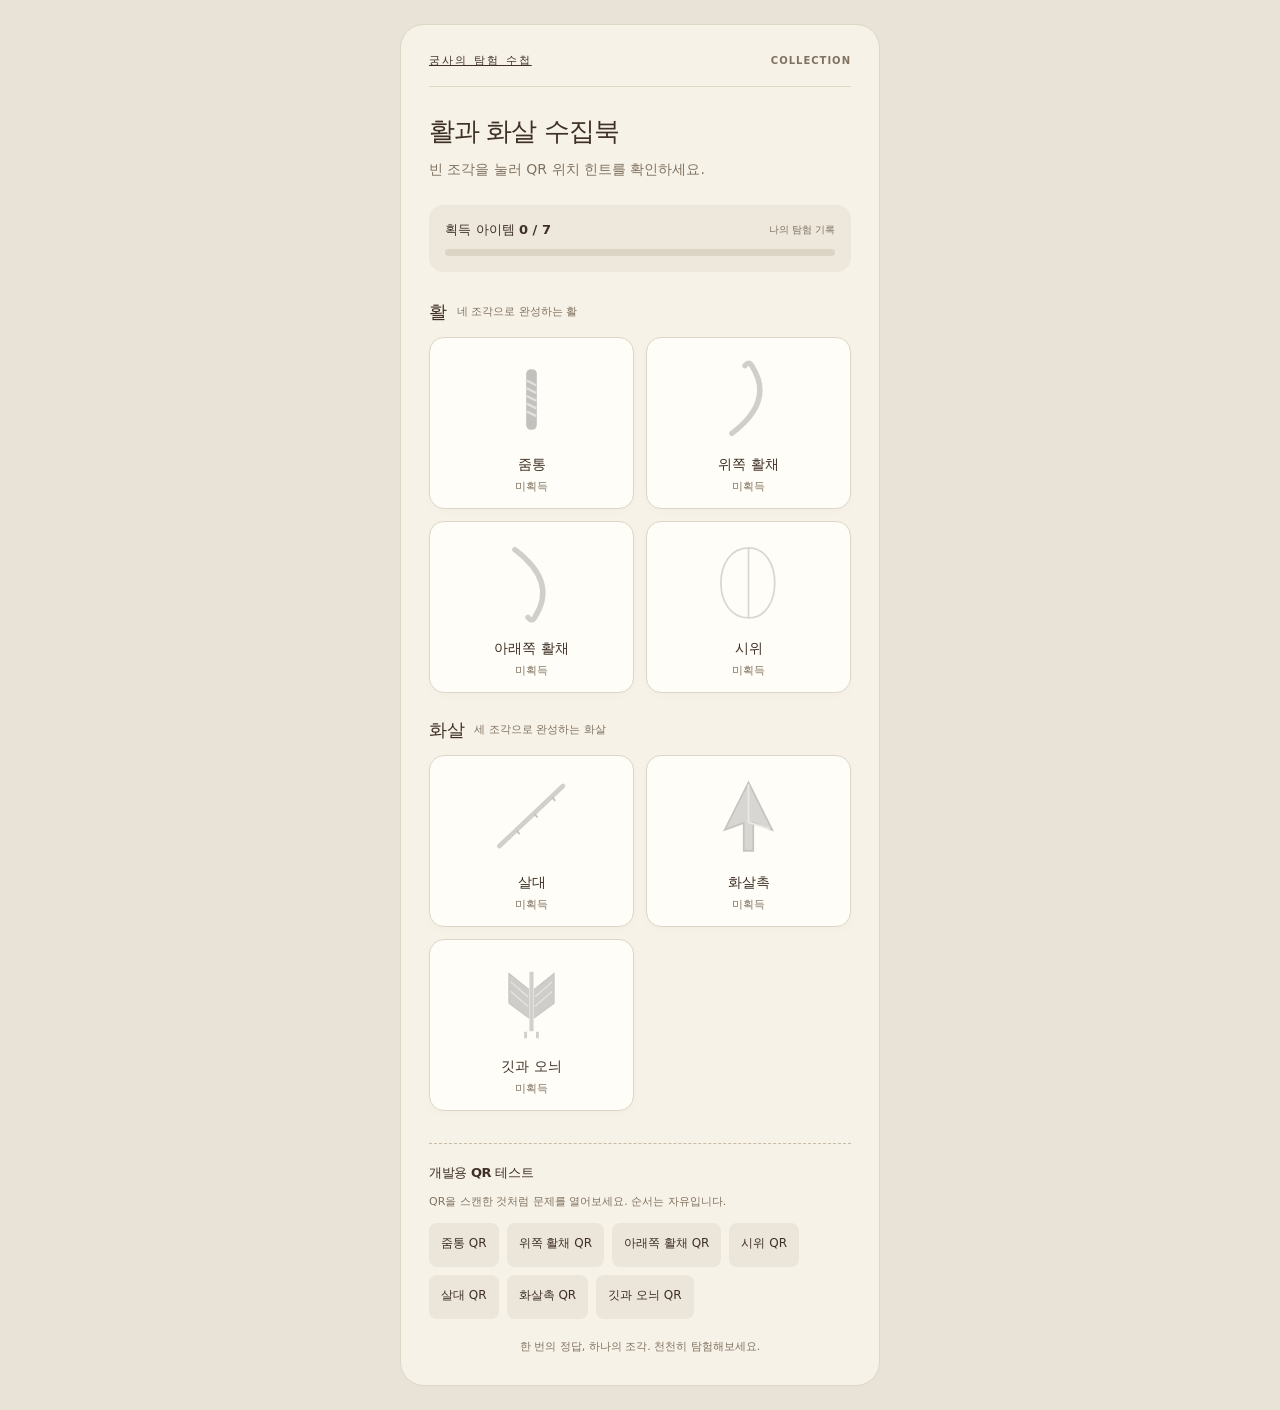
==== collection.html @ 94a9dfe2 "Add files via upload" ====
<!doctype html>
<html lang="ko"><head><meta charset="utf-8"><meta name="viewport" content="width=device-width, initial-scale=1"><title>활과 화살 수집북</title><link rel="stylesheet" href="css/style.css"><script defer src="js/data.js"></script><script defer src="js/storage.js"></script><script defer src="js/collection.js"></script></head>
<body><main class="app"><header class="masthead"><a href="index.html">궁사의 탐험 수첩</a><span class="edition">COLLECTION</span></header><div class="page-top"><h1>활과 화살 수집북</h1><p class="muted">빈 조각을 눌러 QR 위치 힌트를 확인하세요.</p></div><div class="progress-block"><div class="progress-label"><span id="progress-text" aria-live="polite">획득 아이템 0 / 7</span><span class="small-tag">나의 탐험 기록</span></div><progress id="collection-progress" value="0" max="7" aria-label="아이템 수집 진행도"></progress></div><section><div class="section-heading"><h2>활</h2><span>네 조각으로 완성하는 활</span></div><div class="item-grid" id="bow-items"></div></section><section><div class="section-heading"><h2>화살</h2><span>세 조각으로 완성하는 화살</span></div><div class="item-grid" id="arrow-items"></div></section><a id="complete-link" class="button secondary" href="complete.html" hidden>완성된 활과 화살 보기</a><div class="dev-test-menu"><h2>개발용 QR 테스트</h2><p>QR을 스캔한 것처럼 문제를 열어보세요. 순서는 자유입니다.</p><div id="dev-links"></div></div><p class="footnote">한 번의 정답, 하나의 조각. 천천히 탐험해보세요.</p></main><dialog id="item-dialog" aria-labelledby="dialog-title" aria-describedby="dialog-description"><h2 id="dialog-title"></h2><p id="dialog-description"></p><div id="hint-area"><h3>QR 위치 힌트</h3><p id="dialog-hint"></p></div><button class="button" id="close-dialog" type="button">확인</button></dialog></body></html>
---- css/style.css ----
:root{color-scheme:light;--paper:#f7f2e8;--ink:#3f3026;--muted:#807260;--green:#45694f;--line:#ded5c5;--gold:#b58343;font-family:system-ui,-apple-system,'Segoe UI',sans-serif;color:var(--ink);background:#e9e3d7;font-synthesis:none}*{box-sizing:border-box}body{margin:0}button,input,a{-webkit-tap-highlight-color:transparent}button,input{font:inherit}button,a{touch-action:manipulation}button{cursor:pointer}a{color:inherit}button:focus-visible,a:focus-visible,input:focus-visible{outline:3px solid #b17a34;outline-offset:4px}[hidden]{display:none!important}.app{max-width:480px;min-height:100svh;margin:auto;padding:24px 22px 32px;background:var(--paper)}.masthead{display:flex;align-items:center;justify-content:space-between;font-size:11px;font-weight:750;letter-spacing:2px;padding-bottom:18px;border-bottom:1px solid var(--line)}.edition{color:var(--muted);font-size:10px;letter-spacing:1px}.eyebrow{font-size:11px;letter-spacing:2px;font-weight:800;color:var(--green);margin:28px 0 12px}h1,h2,p{margin-top:0}h1{font-size:29px;line-height:1.4;letter-spacing:-1.2px;word-break:keep-all}h2{font-size:18px;letter-spacing:-.4px}p{font-size:14px;line-height:1.8;word-break:keep-all}.muted{color:var(--muted)}.hero-art{position:relative;margin:24px 0;border:1px solid var(--line);border-radius:100px 100px 20px 20px;background:#eee6d6;overflow:hidden;text-align:center}.hero-art img{display:block;width:100%;height:230px;object-fit:contain;padding:15px}.art-caption{font-size:10px;letter-spacing:2px;color:var(--muted);margin:0 0 18px}.button{display:flex;align-items:center;justify-content:center;min-height:52px;width:100%;border:1px solid transparent;border-radius:12px;background:var(--green);color:white;font-weight:750;font-size:15px;text-decoration:none;padding:14px 16px;text-align:center}.button.secondary{background:transparent;color:var(--ink);border-color:var(--line);margin-top:12px}.goal{display:flex;align-items:center;gap:14px;border-top:1px solid var(--line);padding:18px 0;margin-top:20px}.goal-number{font-family:Georgia,serif;font-size:35px;color:var(--gold)}.goal p{margin:0}.footnote{font-size:11px;text-align:center;color:var(--muted);margin:18px 0 0}.page-top{margin:26px 0 22px}.page-top h1{font-size:26px;margin-bottom:8px}.progress-block{background:#eee8dc;padding:16px;border-radius:14px;margin-bottom:28px}.progress-label{display:flex;justify-content:space-between;align-items:center;font-size:13px;font-weight:750;margin-bottom:10px}.small-tag{font-size:10px;color:var(--muted);font-weight:500}progress{display:block;width:100%;height:7px;appearance:none;border:0;border-radius:10px;overflow:hidden;background:#dcd5c6}progress::-webkit-progress-bar{background:#dcd5c6}progress::-webkit-progress-value{background:var(--green);border-radius:10px}progress::-moz-progress-bar{background:var(--green)}.section-heading{display:flex;align-items:center;gap:10px;margin:25px 0 13px}.section-heading h2{margin:0}.section-heading span{color:var(--muted);font-size:11px}.item-grid{display:grid;grid-template-columns:repeat(2,minmax(0,1fr));gap:12px}.item-card{position:relative;display:flex;flex-direction:column;align-items:center;min-height:170px;padding:14px 10px;background:#fffdf7;border:1px solid var(--line);border-radius:15px;box-shadow:0 3px 8px #47372305;color:var(--ink)}.item-card img{width:100%;height:95px;object-fit:contain;margin-bottom:9px}.item-card.locked img{filter:grayscale(1);opacity:.35}.item-card.owned{border-color:#9bae91;background:#f4f7ed}.item-card strong{font-size:14px}.item-status{font-size:11px;color:var(--muted);margin-top:5px}.owned .item-status{color:var(--green)}.dev-test-menu{border-top:1px dashed #c8baa5;margin-top:32px;padding-top:20px}.dev-test-menu h2{font-size:13px}.dev-test-menu p{font-size:11px;color:var(--muted)}#dev-links{display:flex;flex-wrap:wrap;gap:8px}#dev-links a{font-size:12px;text-decoration:none;padding:12px;background:#ece5d9;border-radius:8px;min-height:44px}.back-link{display:inline-flex;align-items:center;min-height:44px;font-size:13px;text-decoration:none}.quiz-card{background:#fffdf7;border:1px solid var(--line);border-radius:20px;padding:26px 20px;margin:20px 0;text-align:center}.reward-label{font-size:12px;color:var(--muted);margin-bottom:5px}.question{font-family:Georgia,serif;font-size:34px;margin:30px 0;letter-spacing:1px}label{display:block;text-align:left;font-size:12px;margin-bottom:8px}input{width:100%;min-height:54px;border:1px solid #cabeab;border-radius:10px;background:white;padding:12px;font-size:20px;color:var(--ink);margin-bottom:12px}.feedback{text-align:center;padding-top:12px}.feedback-icon{display:grid;place-items:center;width:62px;height:62px;margin:10px auto 18px;border-radius:50%;font-size:32px;background:#e2ebde;color:var(--green)}.error .feedback-icon{background:#f5e3d9;color:#a45136}.feedback h2{font-size:21px}.feedback p{font-size:13px}.reward img{width:150px;height:120px;object-fit:contain}.reward strong{display:block;margin:8px 0 20px}.error-text{color:#a45136;font-size:12px}.complete{text-align:center}.complete .eyebrow{margin-top:36px}.complete h1{font-size:34px}.stamp{display:inline-block;border:2px solid var(--green);border-radius:50%;padding:16px 10px;color:var(--green);font-size:11px;font-weight:800;transform:rotate(-10deg);margin-top:30px}.complete .hero-art{border-radius:20px}.complete .hero-art img{height:260px}dialog{width:calc(100% - 32px);max-width:420px;border:1px solid var(--line);border-radius:22px;padding:28px;color:var(--ink);background:var(--paper);box-shadow:0 20px 80px #241a1940}dialog::backdrop{background:#2d251d80}dialog h2{font-size:23px}#hint-area{padding:18px;background:#ece5d7;border-radius:12px;margin:18px 0}#hint-area h3{font-size:12px;color:var(--green);margin-top:0}#hint-area p{margin:0}@media(min-width:600px){.app{margin:24px auto;min-height:calc(100svh - 48px);border:1px solid var(--line);border-radius:24px;padding:28px}}@media(prefers-reduced-motion:no-preference){.item-card{transition:transform .15s}.item-card:active{transform:scale(.97)}}
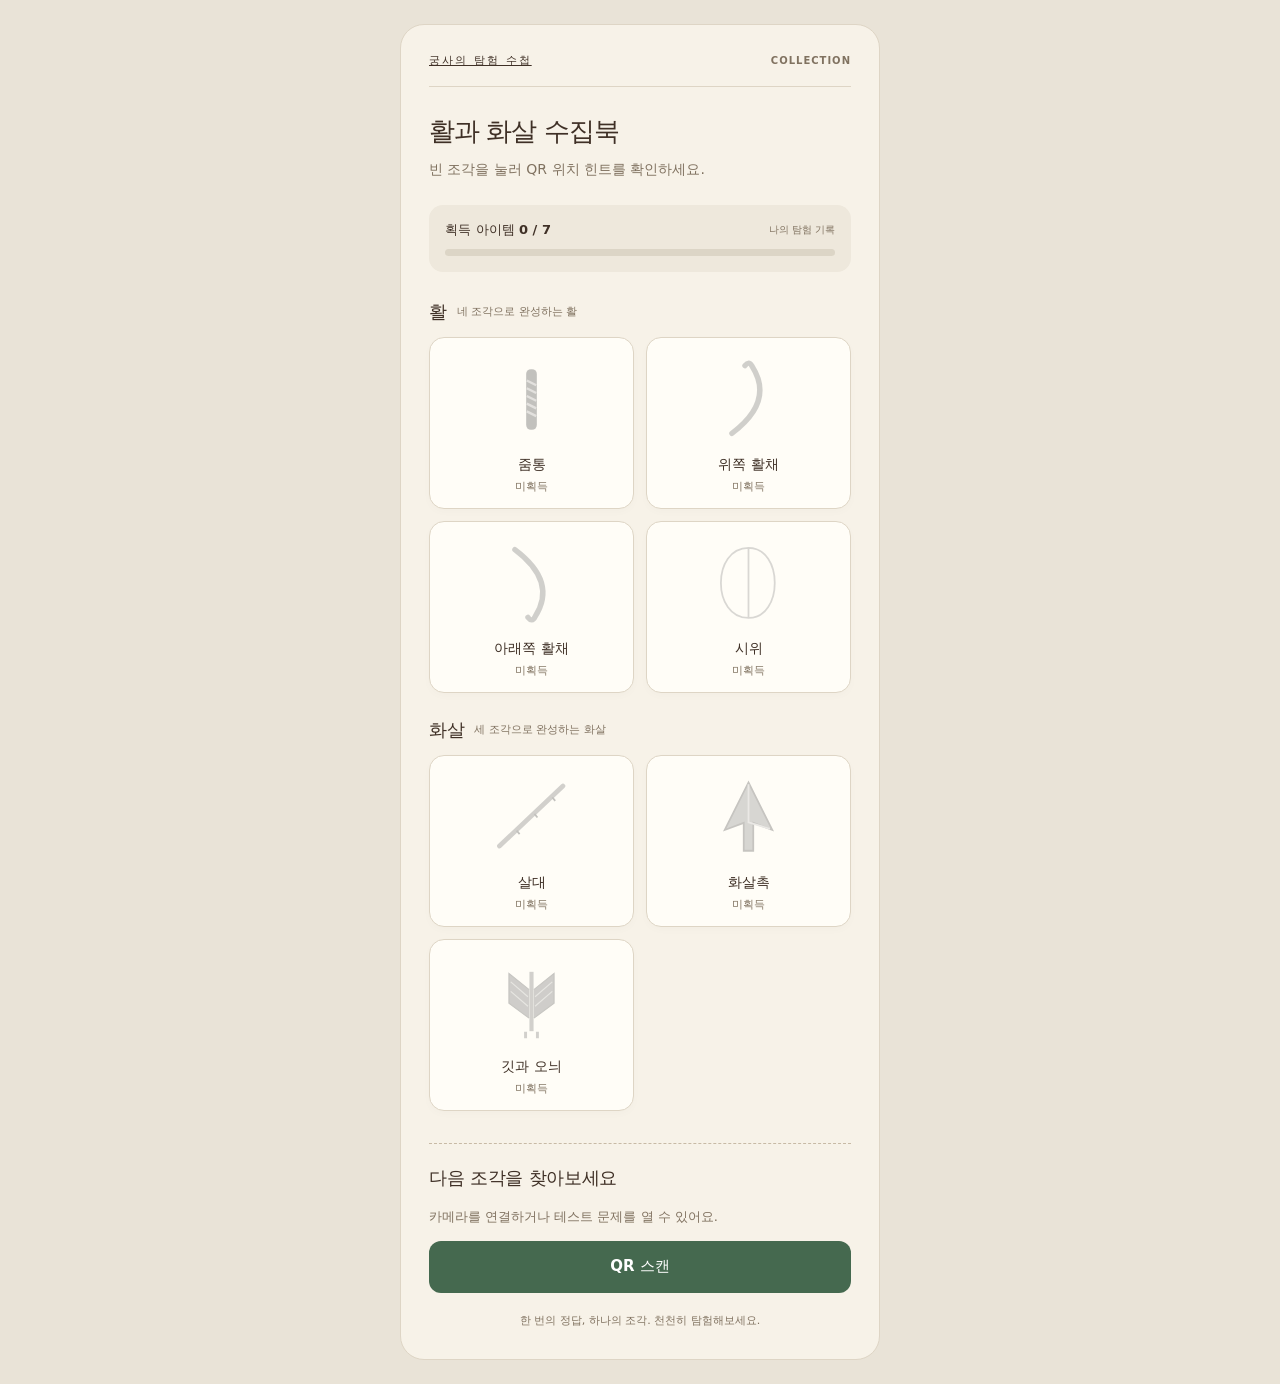
==== commit 61a7bb9c: "카메라 연결" ====
--- a/collection.html
+++ b/collection.html
@@ -1,3 +1,10 @@
 <!doctype html>
-<html lang="ko"><head><meta charset="utf-8"><meta name="viewport" content="width=device-width, initial-scale=1"><title>활과 화살 수집북</title><link rel="stylesheet" href="css/style.css"><script defer src="js/data.js"></script><script defer src="js/storage.js"></script><script defer src="js/collection.js"></script></head>
-<body><main class="app"><header class="masthead"><a href="index.html">궁사의 탐험 수첩</a><span class="edition">COLLECTION</span></header><div class="page-top"><h1>활과 화살 수집북</h1><p class="muted">빈 조각을 눌러 QR 위치 힌트를 확인하세요.</p></div><div class="progress-block"><div class="progress-label"><span id="progress-text" aria-live="polite">획득 아이템 0 / 7</span><span class="small-tag">나의 탐험 기록</span></div><progress id="collection-progress" value="0" max="7" aria-label="아이템 수집 진행도"></progress></div><section><div class="section-heading"><h2>활</h2><span>네 조각으로 완성하는 활</span></div><div class="item-grid" id="bow-items"></div></section><section><div class="section-heading"><h2>화살</h2><span>세 조각으로 완성하는 화살</span></div><div class="item-grid" id="arrow-items"></div></section><a id="complete-link" class="button secondary" href="complete.html" hidden>완성된 활과 화살 보기</a><div class="dev-test-menu"><h2>개발용 QR 테스트</h2><p>QR을 스캔한 것처럼 문제를 열어보세요. 순서는 자유입니다.</p><div id="dev-links"></div></div><p class="footnote">한 번의 정답, 하나의 조각. 천천히 탐험해보세요.</p></main><dialog id="item-dialog" aria-labelledby="dialog-title" aria-describedby="dialog-description"><h2 id="dialog-title"></h2><p id="dialog-description"></p><div id="hint-area"><h3>QR 위치 힌트</h3><p id="dialog-hint"></p></div><button class="button" id="close-dialog" type="button">확인</button></dialog></body></html>
+<html lang="ko"><head><meta charset="utf-8"><meta name="viewport" content="width=device-width, initial-scale=1"><title>활과 화살 수집북</title><link rel="stylesheet" href="css/style.css"><script defer src="js/data.js"></script><script defer src="js/storage.js"></script><script defer src="js/collection.js"></script><script defer src="js/scanner.js"></script></head>
+<body><main class="app"><header class="masthead"><a href="index.html">궁사의 탐험 수첩</a><span class="edition">COLLECTION</span></header><div class="page-top"><h1>활과 화살 수집북</h1><p class="muted">빈 조각을 눌러 QR 위치 힌트를 확인하세요.</p></div><div class="progress-block"><div class="progress-label"><span id="progress-text" aria-live="polite">획득 아이템 0 / 7</span><span class="small-tag">나의 탐험 기록</span></div><progress id="collection-progress" value="0" max="7" aria-label="아이템 수집 진행도"></progress></div><section><div class="section-heading"><h2>활</h2><span>네 조각으로 완성하는 활</span></div><div class="item-grid" id="bow-items"></div></section><section><div class="section-heading"><h2>화살</h2><span>세 조각으로 완성하는 화살</span></div><div class="item-grid" id="arrow-items"></div></section><a id="complete-link" class="button secondary" href="complete.html" hidden>완성된 활과 화살 보기</a><section class="scan-entry"><h2>다음 조각을 찾아보세요</h2><p class="muted">카메라를 연결하거나 테스트 문제를 열 수 있어요.</p><button class="button" id="open-scanner" type="button">QR 스캔</button></section><p class="footnote">한 번의 정답, 하나의 조각. 천천히 탐험해보세요.</p></main><dialog id="item-dialog" aria-labelledby="dialog-title" aria-describedby="dialog-description"><h2 id="dialog-title"></h2><p id="dialog-description"></p><div id="hint-area"><h3>QR 위치 힌트</h3><p id="dialog-hint"></p></div><button class="button" id="close-dialog" type="button">확인</button></dialog><dialog id="scanner-dialog" aria-labelledby="scanner-title">
+<h2 id="scanner-title">QR 스캔</h2>
+<p class="muted">어떤 방법으로 탐험할까요?</p>
+<div class="scan-options"><button id="connect-camera" class="button" type="button">카메라 연결</button><button id="open-qr-test" class="button secondary" type="button" aria-expanded="false" aria-controls="qr-test-panel">QR 테스트</button></div>
+<section id="camera-panel" hidden><video id="camera-preview" autoplay muted playsinline aria-label="카메라 미리보기"></video><p id="camera-status" role="status" aria-live="polite"></p><p class="footnote">현재는 카메라 연결 테스트입니다. 문제는 QR 테스트에서 선택해주세요.</p><button id="stop-camera" class="button secondary" type="button">카메라 끄기</button></section>
+<div id="qr-test-panel" class="dev-test-menu" hidden><h3>개발용 QR 테스트</h3><p>풀고 싶은 문제를 선택하세요. 순서는 자유입니다.</p><div id="dev-links"></div></div>
+<button id="close-scanner" class="button secondary" type="button">닫기</button>
+</dialog></body></html>
--- a/css/style.css
+++ b/css/style.css
@@ -1 +1,3 @@
 :root{color-scheme:light;--paper:#f7f2e8;--ink:#3f3026;--muted:#807260;--green:#45694f;--line:#ded5c5;--gold:#b58343;font-family:system-ui,-apple-system,'Segoe UI',sans-serif;color:var(--ink);background:#e9e3d7;font-synthesis:none}*{box-sizing:border-box}body{margin:0}button,input,a{-webkit-tap-highlight-color:transparent}button,input{font:inherit}button,a{touch-action:manipulation}button{cursor:pointer}a{color:inherit}button:focus-visible,a:focus-visible,input:focus-visible{outline:3px solid #b17a34;outline-offset:4px}[hidden]{display:none!important}.app{max-width:480px;min-height:100svh;margin:auto;padding:24px 22px 32px;background:var(--paper)}.masthead{display:flex;align-items:center;justify-content:space-between;font-size:11px;font-weight:750;letter-spacing:2px;padding-bottom:18px;border-bottom:1px solid var(--line)}.edition{color:var(--muted);font-size:10px;letter-spacing:1px}.eyebrow{font-size:11px;letter-spacing:2px;font-weight:800;color:var(--green);margin:28px 0 12px}h1,h2,p{margin-top:0}h1{font-size:29px;line-height:1.4;letter-spacing:-1.2px;word-break:keep-all}h2{font-size:18px;letter-spacing:-.4px}p{font-size:14px;line-height:1.8;word-break:keep-all}.muted{color:var(--muted)}.hero-art{position:relative;margin:24px 0;border:1px solid var(--line);border-radius:100px 100px 20px 20px;background:#eee6d6;overflow:hidden;text-align:center}.hero-art img{display:block;width:100%;height:230px;object-fit:contain;padding:15px}.art-caption{font-size:10px;letter-spacing:2px;color:var(--muted);margin:0 0 18px}.button{display:flex;align-items:center;justify-content:center;min-height:52px;width:100%;border:1px solid transparent;border-radius:12px;background:var(--green);color:white;font-weight:750;font-size:15px;text-decoration:none;padding:14px 16px;text-align:center}.button.secondary{background:transparent;color:var(--ink);border-color:var(--line);margin-top:12px}.goal{display:flex;align-items:center;gap:14px;border-top:1px solid var(--line);padding:18px 0;margin-top:20px}.goal-number{font-family:Georgia,serif;font-size:35px;color:var(--gold)}.goal p{margin:0}.footnote{font-size:11px;text-align:center;color:var(--muted);margin:18px 0 0}.page-top{margin:26px 0 22px}.page-top h1{font-size:26px;margin-bottom:8px}.progress-block{background:#eee8dc;padding:16px;border-radius:14px;margin-bottom:28px}.progress-label{display:flex;justify-content:space-between;align-items:center;font-size:13px;font-weight:750;margin-bottom:10px}.small-tag{font-size:10px;color:var(--muted);font-weight:500}progress{display:block;width:100%;height:7px;appearance:none;border:0;border-radius:10px;overflow:hidden;background:#dcd5c6}progress::-webkit-progress-bar{background:#dcd5c6}progress::-webkit-progress-value{background:var(--green);border-radius:10px}progress::-moz-progress-bar{background:var(--green)}.section-heading{display:flex;align-items:center;gap:10px;margin:25px 0 13px}.section-heading h2{margin:0}.section-heading span{color:var(--muted);font-size:11px}.item-grid{display:grid;grid-template-columns:repeat(2,minmax(0,1fr));gap:12px}.item-card{position:relative;display:flex;flex-direction:column;align-items:center;min-height:170px;padding:14px 10px;background:#fffdf7;border:1px solid var(--line);border-radius:15px;box-shadow:0 3px 8px #47372305;color:var(--ink)}.item-card img{width:100%;height:95px;object-fit:contain;margin-bottom:9px}.item-card.locked img{filter:grayscale(1);opacity:.35}.item-card.owned{border-color:#9bae91;background:#f4f7ed}.item-card strong{font-size:14px}.item-status{font-size:11px;color:var(--muted);margin-top:5px}.owned .item-status{color:var(--green)}.dev-test-menu{border-top:1px dashed #c8baa5;margin-top:32px;padding-top:20px}.dev-test-menu h2{font-size:13px}.dev-test-menu p{font-size:11px;color:var(--muted)}#dev-links{display:flex;flex-wrap:wrap;gap:8px}#dev-links a{font-size:12px;text-decoration:none;padding:12px;background:#ece5d9;border-radius:8px;min-height:44px}.back-link{display:inline-flex;align-items:center;min-height:44px;font-size:13px;text-decoration:none}.quiz-card{background:#fffdf7;border:1px solid var(--line);border-radius:20px;padding:26px 20px;margin:20px 0;text-align:center}.reward-label{font-size:12px;color:var(--muted);margin-bottom:5px}.question{font-family:Georgia,serif;font-size:34px;margin:30px 0;letter-spacing:1px}label{display:block;text-align:left;font-size:12px;margin-bottom:8px}input{width:100%;min-height:54px;border:1px solid #cabeab;border-radius:10px;background:white;padding:12px;font-size:20px;color:var(--ink);margin-bottom:12px}.feedback{text-align:center;padding-top:12px}.feedback-icon{display:grid;place-items:center;width:62px;height:62px;margin:10px auto 18px;border-radius:50%;font-size:32px;background:#e2ebde;color:var(--green)}.error .feedback-icon{background:#f5e3d9;color:#a45136}.feedback h2{font-size:21px}.feedback p{font-size:13px}.reward img{width:150px;height:120px;object-fit:contain}.reward strong{display:block;margin:8px 0 20px}.error-text{color:#a45136;font-size:12px}.complete{text-align:center}.complete .eyebrow{margin-top:36px}.complete h1{font-size:34px}.stamp{display:inline-block;border:2px solid var(--green);border-radius:50%;padding:16px 10px;color:var(--green);font-size:11px;font-weight:800;transform:rotate(-10deg);margin-top:30px}.complete .hero-art{border-radius:20px}.complete .hero-art img{height:260px}dialog{width:calc(100% - 32px);max-width:420px;border:1px solid var(--line);border-radius:22px;padding:28px;color:var(--ink);background:var(--paper);box-shadow:0 20px 80px #241a1940}dialog::backdrop{background:#2d251d80}dialog h2{font-size:23px}#hint-area{padding:18px;background:#ece5d7;border-radius:12px;margin:18px 0}#hint-area h3{font-size:12px;color:var(--green);margin-top:0}#hint-area p{margin:0}@media(min-width:600px){.app{margin:24px auto;min-height:calc(100svh - 48px);border:1px solid var(--line);border-radius:24px;padding:28px}}@media(prefers-reduced-motion:no-preference){.item-card{transition:transform .15s}.item-card:active{transform:scale(.97)}}
+
+.scan-entry{border-top:1px dashed #c8baa5;margin-top:32px;padding-top:22px}.scan-entry p{font-size:13px}#scanner-dialog{max-height:calc(100dvh - 32px);overflow-y:auto}#camera-panel{margin-top:20px}#camera-preview{display:block;width:100%;aspect-ratio:3/4;max-height:42dvh;object-fit:cover;background:#282721;border-radius:14px}#camera-status{font-size:13px;margin:12px 0}.button:disabled{opacity:.6;cursor:wait}#qr-test-panel h3{font-size:14px;margin-top:0}
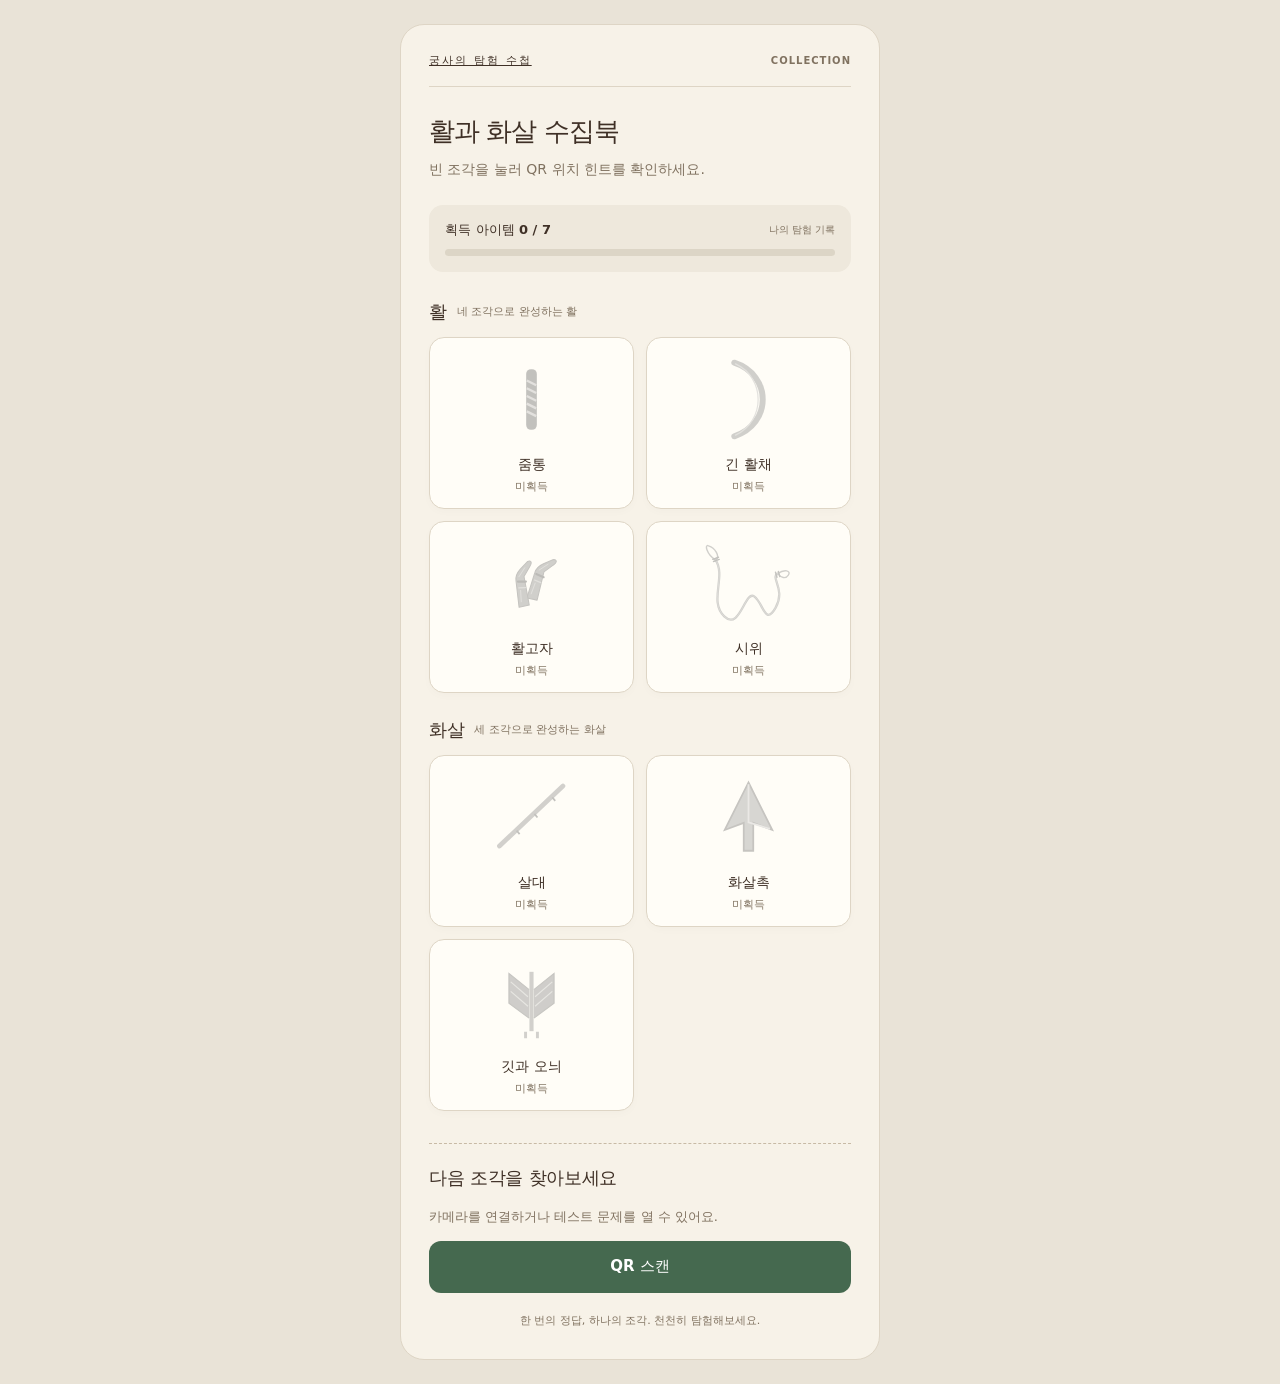
==== commit 5bf47273: "QR 자동 인식 및 개별 퀴즈 연결, 구성품 이미지 수정" ====
--- a/collection.html
+++ b/collection.html
@@ -1,10 +1,10 @@
 <!doctype html>
-<html lang="ko"><head><meta charset="utf-8"><meta name="viewport" content="width=device-width, initial-scale=1"><title>활과 화살 수집북</title><link rel="stylesheet" href="css/style.css"><script defer src="js/data.js"></script><script defer src="js/storage.js"></script><script defer src="js/collection.js"></script><script defer src="js/scanner.js"></script></head>
+<html lang="ko"><head><meta charset="utf-8"><meta name="viewport" content="width=device-width, initial-scale=1"><title>활과 화살 수집북</title><link rel="stylesheet" href="css/style.css"><script defer src="js/data.js"></script><script defer src="js/storage.js"></script><script defer src="js/collection.js"></script><script defer src="js/vendor/jsQR.js"></script><script defer src="js/qr-route.js"></script><script defer src="js/scanner.js"></script></head>
 <body><main class="app"><header class="masthead"><a href="index.html">궁사의 탐험 수첩</a><span class="edition">COLLECTION</span></header><div class="page-top"><h1>활과 화살 수집북</h1><p class="muted">빈 조각을 눌러 QR 위치 힌트를 확인하세요.</p></div><div class="progress-block"><div class="progress-label"><span id="progress-text" aria-live="polite">획득 아이템 0 / 7</span><span class="small-tag">나의 탐험 기록</span></div><progress id="collection-progress" value="0" max="7" aria-label="아이템 수집 진행도"></progress></div><section><div class="section-heading"><h2>활</h2><span>네 조각으로 완성하는 활</span></div><div class="item-grid" id="bow-items"></div></section><section><div class="section-heading"><h2>화살</h2><span>세 조각으로 완성하는 화살</span></div><div class="item-grid" id="arrow-items"></div></section><a id="complete-link" class="button secondary" href="complete.html" hidden>완성된 활과 화살 보기</a><section class="scan-entry"><h2>다음 조각을 찾아보세요</h2><p class="muted">카메라를 연결하거나 테스트 문제를 열 수 있어요.</p><button class="button" id="open-scanner" type="button">QR 스캔</button></section><p class="footnote">한 번의 정답, 하나의 조각. 천천히 탐험해보세요.</p></main><dialog id="item-dialog" aria-labelledby="dialog-title" aria-describedby="dialog-description"><h2 id="dialog-title"></h2><p id="dialog-description"></p><div id="hint-area"><h3>QR 위치 힌트</h3><p id="dialog-hint"></p></div><button class="button" id="close-dialog" type="button">확인</button></dialog><dialog id="scanner-dialog" aria-labelledby="scanner-title">
 <h2 id="scanner-title">QR 스캔</h2>
 <p class="muted">어떤 방법으로 탐험할까요?</p>
 <div class="scan-options"><button id="connect-camera" class="button" type="button">카메라 연결</button><button id="open-qr-test" class="button secondary" type="button" aria-expanded="false" aria-controls="qr-test-panel">QR 테스트</button></div>
-<section id="camera-panel" hidden><video id="camera-preview" autoplay muted playsinline aria-label="카메라 미리보기"></video><p id="camera-status" role="status" aria-live="polite"></p><p class="footnote">현재는 카메라 연결 테스트입니다. 문제는 QR 테스트에서 선택해주세요.</p><button id="stop-camera" class="button secondary" type="button">카메라 끄기</button></section>
+<section id="camera-panel" hidden><video id="camera-preview" autoplay muted playsinline aria-label="카메라 미리보기"></video><p id="camera-status" role="status" aria-live="polite"></p><p class="footnote">문제 QR 전체가 화면에 보이도록 비춰주세요. 인식하면 해당 문제로 이동합니다.</p><button id="stop-camera" class="button secondary" type="button">카메라 끄기</button></section>
 <div id="qr-test-panel" class="dev-test-menu" hidden><h3>개발용 QR 테스트</h3><p>풀고 싶은 문제를 선택하세요. 순서는 자유입니다.</p><div id="dev-links"></div></div>
 <button id="close-scanner" class="button secondary" type="button">닫기</button>
 </dialog></body></html>
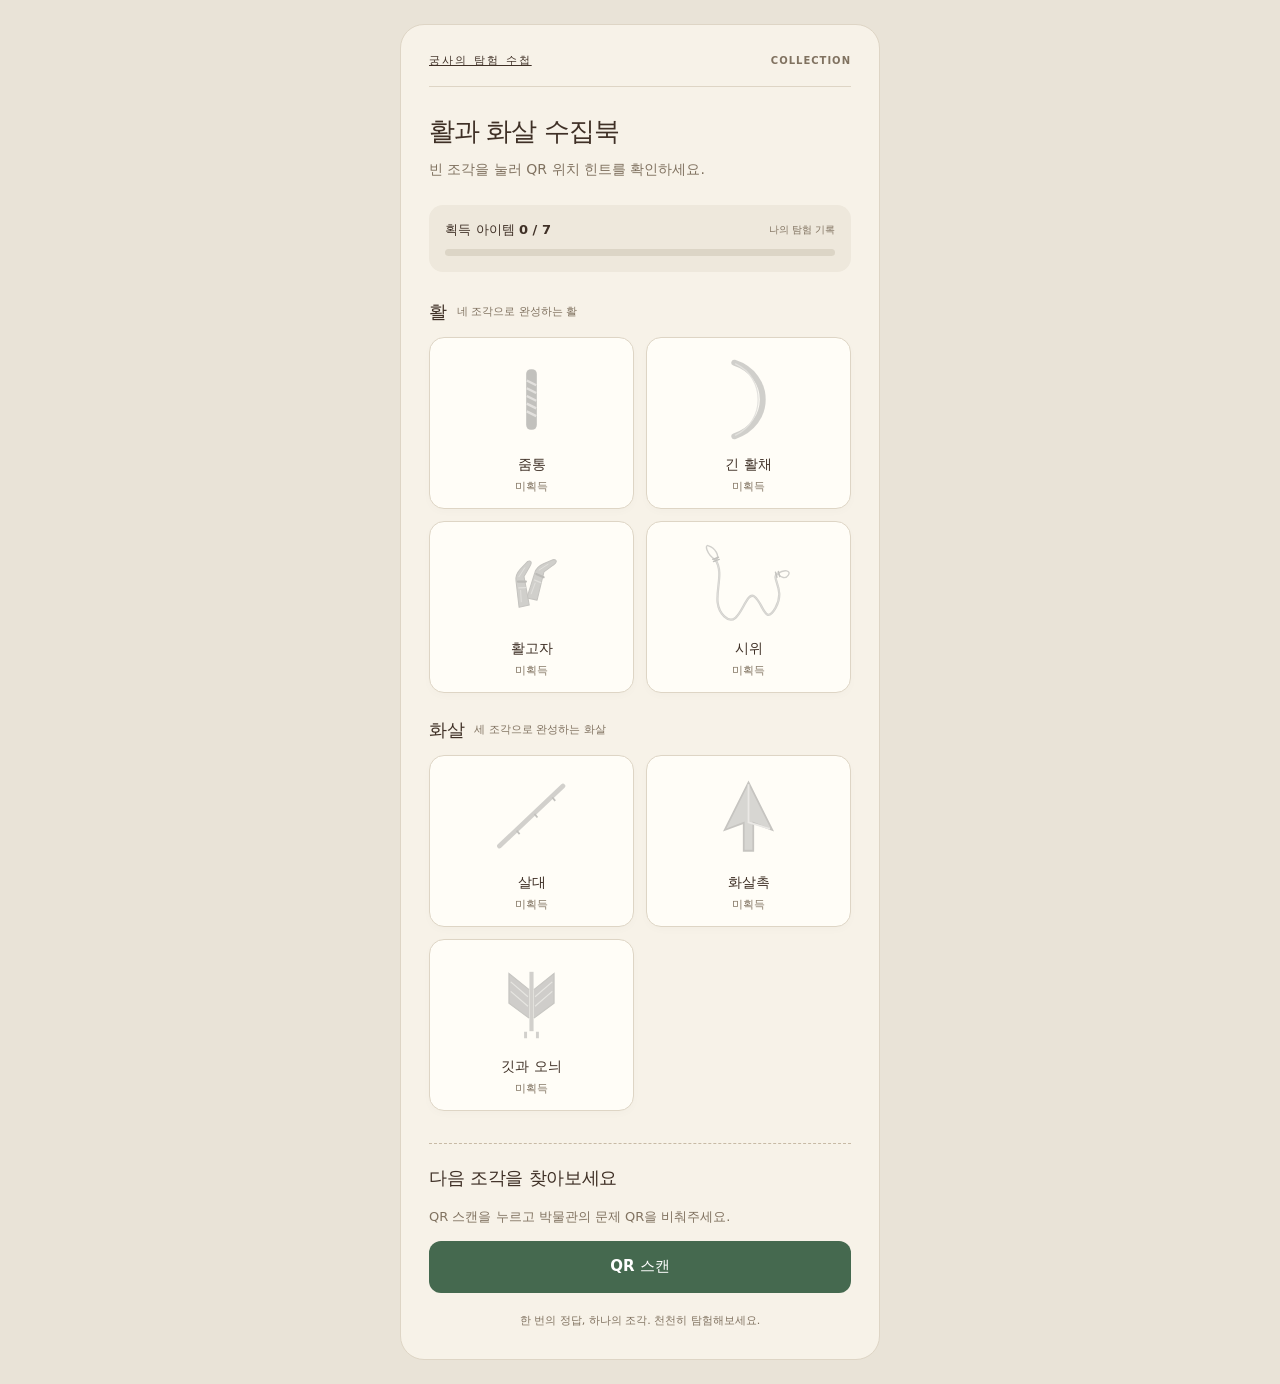
==== commit 118e45bb: "아이템 획득 창 추가" ====
--- a/collection.html
+++ b/collection.html
@@ -1,10 +1,10 @@
 <!doctype html>
 <html lang="ko"><head><meta charset="utf-8"><meta name="viewport" content="width=device-width, initial-scale=1"><title>활과 화살 수집북</title><link rel="stylesheet" href="css/style.css"><script defer src="js/data.js"></script><script defer src="js/storage.js"></script><script defer src="js/collection.js"></script><script defer src="js/vendor/jsQR.js"></script><script defer src="js/qr-route.js"></script><script defer src="js/scanner.js"></script></head>
-<body><main class="app"><header class="masthead"><a href="index.html">궁사의 탐험 수첩</a><span class="edition">COLLECTION</span></header><div class="page-top"><h1>활과 화살 수집북</h1><p class="muted">빈 조각을 눌러 QR 위치 힌트를 확인하세요.</p></div><div class="progress-block"><div class="progress-label"><span id="progress-text" aria-live="polite">획득 아이템 0 / 7</span><span class="small-tag">나의 탐험 기록</span></div><progress id="collection-progress" value="0" max="7" aria-label="아이템 수집 진행도"></progress></div><section><div class="section-heading"><h2>활</h2><span>네 조각으로 완성하는 활</span></div><div class="item-grid" id="bow-items"></div></section><section><div class="section-heading"><h2>화살</h2><span>세 조각으로 완성하는 화살</span></div><div class="item-grid" id="arrow-items"></div></section><a id="complete-link" class="button secondary" href="complete.html" hidden>완성된 활과 화살 보기</a><section class="scan-entry"><h2>다음 조각을 찾아보세요</h2><p class="muted">카메라를 연결하거나 테스트 문제를 열 수 있어요.</p><button class="button" id="open-scanner" type="button">QR 스캔</button></section><p class="footnote">한 번의 정답, 하나의 조각. 천천히 탐험해보세요.</p></main><dialog id="item-dialog" aria-labelledby="dialog-title" aria-describedby="dialog-description"><h2 id="dialog-title"></h2><p id="dialog-description"></p><div id="hint-area"><h3>QR 위치 힌트</h3><p id="dialog-hint"></p></div><button class="button" id="close-dialog" type="button">확인</button></dialog><dialog id="scanner-dialog" aria-labelledby="scanner-title">
+<body><main class="app"><header class="masthead"><a href="index.html">궁사의 탐험 수첩</a><span class="edition">COLLECTION</span></header><div class="page-top"><h1>활과 화살 수집북</h1><p class="muted">빈 조각을 눌러 QR 위치 힌트를 확인하세요.</p></div><div class="progress-block"><div class="progress-label"><span id="progress-text" aria-live="polite">획득 아이템 0 / 7</span><span class="small-tag">나의 탐험 기록</span></div><progress id="collection-progress" value="0" max="7" aria-label="아이템 수집 진행도"></progress></div><section><div class="section-heading"><h2>활</h2><span>네 조각으로 완성하는 활</span></div><div class="item-grid" id="bow-items"></div></section><section><div class="section-heading"><h2>화살</h2><span>세 조각으로 완성하는 화살</span></div><div class="item-grid" id="arrow-items"></div></section><a id="complete-link" class="button secondary" href="complete.html" hidden>완성된 활과 화살 보기</a><section class="scan-entry"><h2>다음 조각을 찾아보세요</h2><p class="muted">QR 스캔을 누르고 박물관의 문제 QR을 비춰주세요.</p><button class="button" id="open-scanner" type="button">QR 스캔</button></section><p class="footnote">한 번의 정답, 하나의 조각. 천천히 탐험해보세요.</p></main><dialog id="item-dialog" aria-labelledby="dialog-title" aria-describedby="dialog-description"><h2 id="dialog-title"></h2><p id="dialog-description"></p><div id="hint-area"><h3>QR 위치 힌트</h3><p id="dialog-hint"></p></div><button class="button" id="close-dialog" type="button">확인</button></dialog><dialog id="scanner-dialog" aria-labelledby="scanner-title">
 <h2 id="scanner-title">QR 스캔</h2>
-<p class="muted">어떤 방법으로 탐험할까요?</p>
-<div class="scan-options"><button id="connect-camera" class="button" type="button">카메라 연결</button><button id="open-qr-test" class="button secondary" type="button" aria-expanded="false" aria-controls="qr-test-panel">QR 테스트</button></div>
-<section id="camera-panel" hidden><video id="camera-preview" autoplay muted playsinline aria-label="카메라 미리보기"></video><p id="camera-status" role="status" aria-live="polite"></p><p class="footnote">문제 QR 전체가 화면에 보이도록 비춰주세요. 인식하면 해당 문제로 이동합니다.</p><button id="stop-camera" class="button secondary" type="button">카메라 끄기</button></section>
-<div id="qr-test-panel" class="dev-test-menu" hidden><h3>개발용 QR 테스트</h3><p>풀고 싶은 문제를 선택하세요. 순서는 자유입니다.</p><div id="dev-links"></div></div>
-<button id="close-scanner" class="button secondary" type="button">닫기</button>
+<p class="muted">QR을 비추면 해당 문제로 자동 이동합니다.</p>
+
+<section id="camera-panel" hidden><video id="camera-preview" autoplay muted playsinline aria-label="카메라 미리보기"></video><p id="camera-status" role="status" aria-live="polite"></p><p class="footnote">문제 QR 전체가 화면에 보이도록 비춰주세요. 인식하면 해당 문제로 이동합니다.</p><button id="stop-camera" class="button secondary" type="button">수집북으로 돌아가기</button></section>
+
+
 </dialog></body></html>
